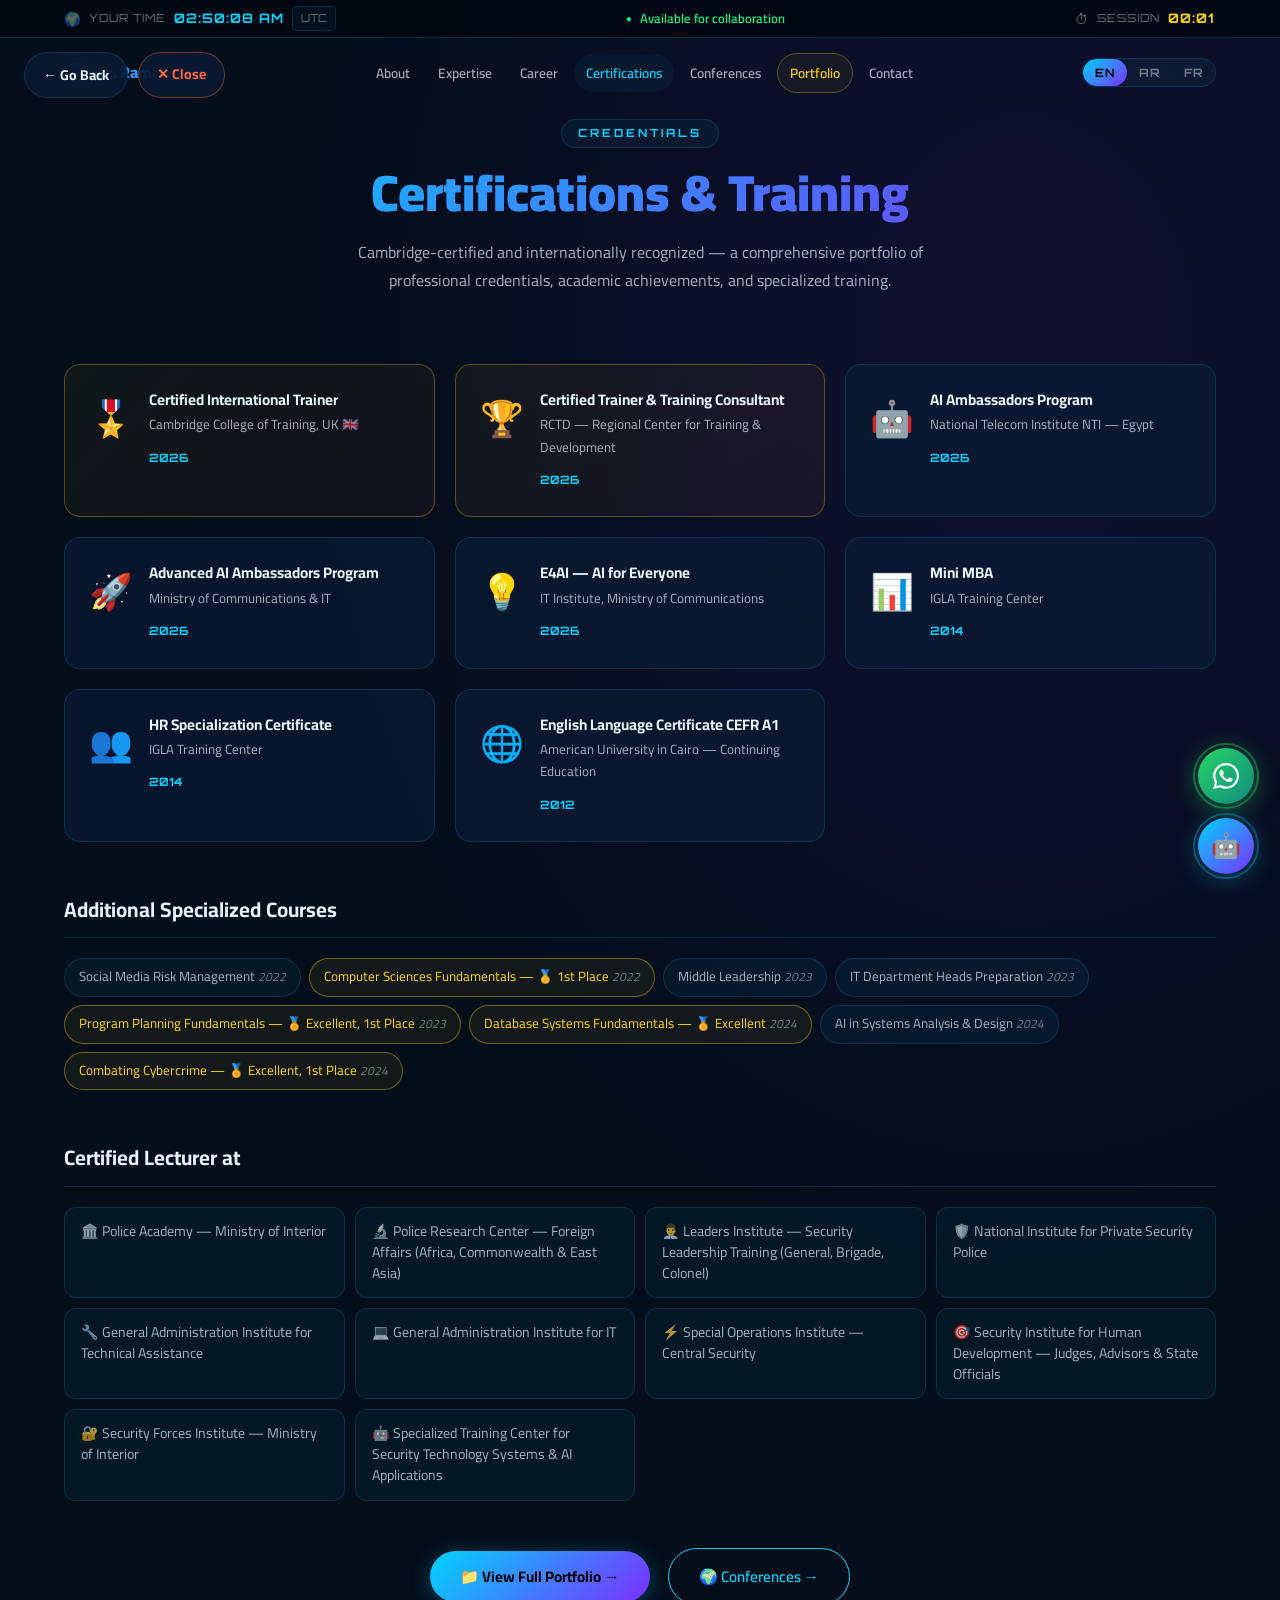
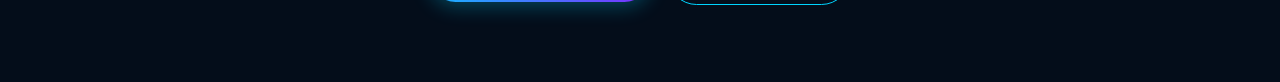
==== certifications.html @ 42dfdb22 "Add files via upload" ====
<!DOCTYPE html>
<html lang="en" dir="ltr">
<head>
  <meta charset="UTF-8"/>
  <meta name="viewport" content="width=device-width, initial-scale=1.0"/>
  <title>Certifications — Dr. Rami Yousry</title>
  <link rel="preconnect" href="https://fonts.googleapis.com"/>
  <link href="https://fonts.googleapis.com/css2?family=Cairo:wght@300;400;600;700;800&family=Orbitron:wght@400;700;900&display=swap" rel="stylesheet"/>
  <link rel="stylesheet" href="style.css"/>
</head>
<body class="ltr-mode certs-bg">
  <div id="particles-container"></div>

  <div class="top-bar"><div class="top-bar-inner">
    <div class="top-bar-left"><span class="top-bar-icon">🌍</span><span class="top-time-label" id="tb-your-time">Your Time</span><span class="top-clock" id="top-clock">--:--:--</span><span class="top-timezone" id="top-timezone"></span></div>
    <div class="top-bar-center"><span class="top-bar-icon pulse-green">●</span><span id="tb-available">Available for collaboration</span></div>
    <div class="top-bar-right"><span class="top-bar-icon">⏱</span><span class="top-session-label" id="tb-session">Session</span><span class="top-session" id="session-timer">00:00</span></div>
  </div></div>

  <nav class="navbar scrolled" id="navbar">
    <div class="nav-container">
      <a href="index.html" class="nav-logo"><span class="logo-icon">⬡</span><span class="logo-text">Dr. Rami Yousry</span></a>
      <ul class="nav-links" id="nav-links">
        <li><a href="index.html#about" id="nav-about">About</a></li>
        <li><a href="expertise.html" id="nav-expertise">Expertise</a></li>
        <li><a href="experience.html" id="nav-experience">Career</a></li>
        <li><a href="certifications.html" id="nav-certifications" class="active">Certifications</a></li>
        <li><a href="conferences.html" id="nav-conferences">Conferences</a></li>
        <li><a href="portfolio.html" id="nav-portfolio" class="nav-highlight">Portfolio</a></li>
        <li><a href="index.html#contact" id="nav-contact">Contact</a></li>
      </ul>
      <div class="nav-actions">
        <div class="lang-switcher"><button class="lang-btn" data-lang="en">EN</button><button class="lang-btn" data-lang="ar">AR</button><button class="lang-btn" data-lang="fr">FR</button></div>
        <button class="nav-toggle" id="nav-toggle"><span></span><span></span><span></span></button>
      </div>
    </div>
  </nav>

  <div class="back-nav">
    <button class="back-btn"><span>← Go Back</span></button>
    <a href="index.html" class="close-btn"><span>✕ Close</span></a>
  </div>

  <div class="subpage-content">
    <div class="subpage-hero fade-in">
      <span class="subpage-tag" id="sp-tag">Credentials</span>
      <h1 class="subpage-title" id="sp-title">Certifications & Training</h1>
      <p class="subpage-subtitle" id="sp-sub">Cambridge-certified and internationally recognized — a comprehensive portfolio of professional credentials, academic achievements, and specialized training.</p>
    </div>

    <!-- Main Certifications -->
    <div class="certs-detail-grid">
      <div class="cert-detail-card featured fade-in" data-delay="0">
        <div class="cert-logo-big">🎖️</div>
        <div class="cert-info">
          <h3 id="c1-title">Certified International Trainer</h3>
          <p id="c1-inst">Cambridge College of Training, UK 🇬🇧</p>
          <span class="cert-yr">2026</span>
        </div>
      </div>
      <div class="cert-detail-card featured fade-in" data-delay="100">
        <div class="cert-logo-big">🏆</div>
        <div class="cert-info">
          <h3 id="c2-title">Certified Trainer & Training Consultant</h3>
          <p>RCTD — Regional Center for Training & Development</p>
          <span class="cert-yr">2026</span>
        </div>
      </div>
      <div class="cert-detail-card fade-in" data-delay="200">
        <div class="cert-logo-big">🤖</div>
        <div class="cert-info">
          <h3 id="c3-title">AI Ambassadors Program</h3>
          <p id="c3-inst">National Telecom Institute NTI — Egypt</p>
          <span class="cert-yr">2026</span>
        </div>
      </div>
      <div class="cert-detail-card fade-in" data-delay="300">
        <div class="cert-logo-big">🚀</div>
        <div class="cert-info">
          <h3 id="c4-title">Advanced AI Ambassadors Program</h3>
          <p id="c4-inst">Ministry of Communications & IT</p>
          <span class="cert-yr">2026</span>
        </div>
      </div>
      <div class="cert-detail-card fade-in" data-delay="400">
        <div class="cert-logo-big">💡</div>
        <div class="cert-info">
          <h3 id="c5-title">E4AI — AI for Everyone</h3>
          <p id="c5-inst">IT Institute, Ministry of Communications</p>
          <span class="cert-yr">2026</span>
        </div>
      </div>
      <div class="cert-detail-card fade-in" data-delay="500">
        <div class="cert-logo-big">📊</div>
        <div class="cert-info">
          <h3 id="c6-title">Mini MBA</h3>
          <p id="c6-inst">IGLA Training Center</p>
          <span class="cert-yr">2014</span>
        </div>
      </div>
      <div class="cert-detail-card fade-in" data-delay="600">
        <div class="cert-logo-big">👥</div>
        <div class="cert-info">
          <h3>HR Specialization Certificate</h3>
          <p>IGLA Training Center</p>
          <span class="cert-yr">2014</span>
        </div>
      </div>
      <div class="cert-detail-card fade-in" data-delay="700">
        <div class="cert-logo-big">🌐</div>
        <div class="cert-info">
          <h3>English Language Certificate CEFR A1</h3>
          <p>American University in Cairo — Continuing Education</p>
          <span class="cert-yr">2012</span>
        </div>
      </div>
    </div>

    <!-- Specialized Courses -->
    <h3 class="edu-section-title fade-in" id="courses-title">Additional Specialized Courses</h3>
    <div class="courses-cloud fade-in">
      <span class="course-chip">Social Media Risk Management <em style="color:var(--text-muted);font-size:0.75rem;"> 2022</em></span>
      <span class="course-chip gold">Computer Sciences Fundamentals — 🥇 1st Place <em style="color:var(--text-muted);font-size:0.75rem;"> 2022</em></span>
      <span class="course-chip">Middle Leadership <em style="color:var(--text-muted);font-size:0.75rem;"> 2023</em></span>
      <span class="course-chip">IT Department Heads Preparation <em style="color:var(--text-muted);font-size:0.75rem;"> 2023</em></span>
      <span class="course-chip gold">Program Planning Fundamentals — 🏅 Excellent, 1st Place <em style="color:var(--text-muted);font-size:0.75rem;"> 2023</em></span>
      <span class="course-chip gold">Database Systems Fundamentals — 🏅 Excellent <em style="color:var(--text-muted);font-size:0.75rem;"> 2024</em></span>
      <span class="course-chip">AI in Systems Analysis & Design <em style="color:var(--text-muted);font-size:0.75rem;"> 2024</em></span>
      <span class="course-chip gold">Combating Cybercrime — 🏅 Excellent, 1st Place <em style="color:var(--text-muted);font-size:0.75rem;"> 2024</em></span>
    </div>

    <!-- Certified Lecturer -->
    <h3 class="edu-section-title fade-in" id="lecturer-title">Certified Lecturer at</h3>
    <div class="lecturers-grid fade-in">
      <div class="lecturer-chip">🏛️ Police Academy — Ministry of Interior</div>
      <div class="lecturer-chip">🔬 Police Research Center — Foreign Affairs (Africa, Commonwealth & East Asia)</div>
      <div class="lecturer-chip">👨‍💼 Leaders Institute — Security Leadership Training (General, Brigade, Colonel)</div>
      <div class="lecturer-chip">🛡️ National Institute for Private Security Police</div>
      <div class="lecturer-chip">🔧 General Administration Institute for Technical Assistance</div>
      <div class="lecturer-chip">💻 General Administration Institute for IT</div>
      <div class="lecturer-chip">⚡ Special Operations Institute — Central Security</div>
      <div class="lecturer-chip">🎯 Security Institute for Human Development — Judges, Advisors & State Officials</div>
      <div class="lecturer-chip">🔐 Security Forces Institute — Ministry of Interior</div>
      <div class="lecturer-chip">🤖 Specialized Training Center for Security Technology Systems & AI Applications</div>
    </div>

    <div class="section-cta fade-in" style="margin-top:50px;">
      <a href="portfolio.html" class="btn-primary">📁 View Full Portfolio →</a>
      <a href="conferences.html" class="btn-secondary" style="margin-left:14px;">🌍 Conferences →</a>
    </div>
  </div>

  <a href="https://wa.me/14489958107" target="_blank" class="whatsapp-float"><div class="wa-pulse"></div><svg viewBox="0 0 24 24" fill="currentColor"><path d="M17.472 14.382c-.297-.149-1.758-.867-2.03-.967-.273-.099-.471-.148-.67.15-.197.297-.767.966-.94 1.164-.173.199-.347.223-.644.075-.297-.15-1.255-.463-2.39-1.475-.883-.788-1.48-1.761-1.653-2.059-.173-.297-.018-.458.13-.606.134-.133.298-.347.446-.52.149-.174.198-.298.298-.497.099-.198.05-.371-.025-.52-.075-.149-.669-1.612-.916-2.207-.242-.579-.487-.5-.669-.51-.173-.008-.371-.01-.57-.01-.198 0-.52.074-.792.372-.272.297-1.04 1.016-1.04 2.479 0 1.462 1.065 2.875 1.213 3.074.149.198 2.096 3.2 5.077 4.487.709.306 1.262.489 1.694.625.712.227 1.36.195 1.871.118.571-.085 1.758-.719 2.006-1.413.248-.694.248-1.289.173-1.413-.074-.124-.272-.198-.57-.347m-5.421 7.403h-.004a9.87 9.87 0 01-5.031-1.378l-.361-.214-3.741.982.998-3.648-.235-.374a9.86 9.86 0 01-1.51-5.26c.001-5.45 4.436-9.884 9.888-9.884 2.64 0 5.122 1.03 6.988 2.898a9.825 9.825 0 012.893 6.994c-.003 5.45-4.437 9.884-9.885 9.884m8.413-18.297A11.815 11.815 0 0012.05 0C5.495 0 .16 5.335.157 11.892c0 2.096.547 4.142 1.588 5.945L.057 24l6.305-1.654a11.882 11.882 0 005.683 1.448h.005c6.554 0 11.89-5.335 11.893-11.893a11.821 11.821 0 00-3.48-8.413z"/></svg><span class="wa-tooltip">Chat Now</span></a>
  <div class="ai-chat-btn" id="ai-chat-btn"><div class="ai-pulse"></div><span class="ai-icon">🤖</span><span class="ai-tooltip" id="ai-tooltip">AI Assistant</span></div>
  <div class="ai-chat-modal" id="ai-chat-modal"><div class="chat-header"><div class="chat-avatar">🤖</div><div class="chat-info"><h4 id="ai-title">AI Assistant</h4><span class="chat-status" id="ai-status">Online</span></div><button class="chat-close" id="chat-close">✕</button></div><div class="chat-messages"><div class="chat-msg bot"><div class="msg-bubble" id="ai-welcome">Hello! 👋</div></div><div class="chat-msg bot"><div class="msg-bubble coming-soon" id="ai-coming">🚧 Coming soon!</div></div><div class="chat-msg bot"><div class="quick-actions"><a href="index.html#contact" class="quick-btn" id="ai-register-btn">📝 Register</a><a href="https://wa.me/14489958107" target="_blank" class="quick-btn" id="ai-wa-btn">💬 WhatsApp</a></div></div></div><div class="chat-input-area"><input type="text" id="chat-input" placeholder="Write..." disabled/><button class="chat-send" disabled><svg viewBox="0 0 24 24" fill="none" stroke="currentColor" stroke-width="2" width="16" height="16"><line x1="22" y1="2" x2="11" y2="13"/><polygon points="22 2 15 22 11 13 2 9 22 2"/></svg></button></div></div>

  <script src="i18n.js"></script>
  <script src="script.js"></script>
  <script>
    function applyPageLang(lang, t) {
      const map = {
        'sp-tag':'tag_credentials','sp-title':'h_certifications',
        'c1-title':'cert1_title','c1-inst':'cert1_inst','c2-title':'cert2_title',
        'c3-title':'cert3_title','c3-inst':'cert3_inst','c4-title':'cert4_title','c4-inst':'cert4_inst',
        'c5-title':'cert5_title','c5-inst':'cert5_inst','c6-title':'cert6_title','c6-inst':'cert6_inst',
        'courses-title':'courses_title','lecturer-title':'certified_at',
      };
      Object.entries(map).forEach(([id,key])=>{ const el=document.getElementById(id); if(el&&t[key]) el.textContent=t[key]; });
      document.title=`${t.nav_certifications} — Dr. Rami Yousry`;
    }
    document.addEventListener('DOMContentLoaded', initSubPage);
  </script>
</body>
</html>
---- style.css ----
/* ================================================================
   DR. RAMI YOUSRY — COMPLETE STYLESHEET v2
   ================================================================ */
@import url('https://fonts.googleapis.com/css2?family=Cairo:wght@300;400;600;700;800;900&family=Orbitron:wght@400;700;900&family=Rajdhani:wght@500;600;700&display=swap');

:root {
  --primary: #00d4ff;
  --primary-glow: rgba(0,212,255,0.3);
  --secondary: #7b2fff;
  --secondary-glow: rgba(123,47,255,0.3);
  --accent: #ff6b35;
  --gold: #ffd700;
  --gold-glow: rgba(255,215,0,0.3);
  --success: #00ff88;
  --bg-dark: #040d1a;
  --bg-card: rgba(10,25,50,0.85);
  --bg-card-hover: rgba(15,35,65,0.95);
  --bg-glass: rgba(0,212,255,0.05);
  --bg-glass-hover: rgba(0,212,255,0.1);
  --border: rgba(0,212,255,0.15);
  --border-hover: rgba(0,212,255,0.4);
  --border-glow: rgba(0,212,255,0.6);
  --text-primary: #e8f4fd;
  --text-secondary: rgba(232,244,253,0.7);
  --text-muted: rgba(232,244,253,0.45);
  --gradient-primary: linear-gradient(135deg, #00d4ff, #7b2fff);
  --gradient-card: linear-gradient(135deg, rgba(0,212,255,0.08), rgba(123,47,255,0.08));
  --top-bar-height: 38px;
  --nav-height: 70px;
  --font-main: 'Cairo', 'Rajdhani', sans-serif;
  --font-tech: 'Orbitron', monospace;
  --transition: all 0.3s cubic-bezier(0.4,0,0.2,1);
}

*, *::before, *::after { box-sizing: border-box; margin: 0; padding: 0; }
html { scroll-behavior: smooth; }

body {
  font-family: var(--font-main);
  background: var(--bg-dark);
  color: var(--text-primary);
  line-height: 1.7;
  overflow-x: hidden;
}

body.ltr-mode { direction: ltr; text-align: left; }
body.rtl-mode { direction: rtl; text-align: right; }

a { color: var(--primary); text-decoration: none; transition: var(--transition); }
ul { list-style: none; }
img { max-width: 100%; display: block; }

::-webkit-scrollbar { width: 5px; }
::-webkit-scrollbar-track { background: var(--bg-dark); }
::-webkit-scrollbar-thumb { background: var(--gradient-primary); border-radius: 3px; }

/* ===== TOP INFO BAR ===== */
.top-bar {
  position: fixed;
  top: 0; left: 0; right: 0;
  height: var(--top-bar-height);
  background: rgba(2,8,18,0.97);
  border-bottom: 1px solid rgba(0,212,255,0.2);
  z-index: 1100;
  backdrop-filter: blur(20px);
}

.top-bar-inner {
  max-width: 1200px;
  margin: 0 auto;
  padding: 0 24px;
  height: 100%;
  display: flex;
  align-items: center;
  justify-content: space-between;
  gap: 20px;
}

.top-bar-left, .top-bar-right, .top-bar-center {
  display: flex;
  align-items: center;
  gap: 8px;
  font-size: 0.78rem;
  color: var(--text-muted);
  font-family: var(--font-tech);
}

.top-bar-center {
  color: var(--success);
  font-family: var(--font-main);
  font-size: 0.8rem;
  font-weight: 600;
}

.top-bar-icon { font-size: 0.85rem; }

.top-time-label, .top-session-label {
  color: var(--text-muted);
  font-size: 0.7rem;
  text-transform: uppercase;
  letter-spacing: 1px;
}

.top-clock {
  color: var(--primary);
  font-weight: 700;
  font-size: 0.82rem;
  letter-spacing: 1px;
}

.top-timezone {
  color: var(--text-muted);
  font-size: 0.68rem;
  background: var(--bg-glass);
  padding: 2px 8px;
  border-radius: 4px;
  border: 1px solid var(--border);
}

.top-session {
  color: var(--gold);
  font-weight: 700;
  font-size: 0.82rem;
  letter-spacing: 1px;
  min-width: 48px;
}

.pulse-green {
  animation: pulse-dot 1.5s ease-in-out infinite;
  font-size: 0.6rem !important;
  line-height: 1;
}

@keyframes pulse-dot {
  0%,100% { opacity: 1; }
  50% { opacity: 0.3; }
}

/* ===== PARTICLES ===== */
#particles-container {
  position: fixed;
  inset: 0;
  pointer-events: none;
  z-index: 0;
  overflow: hidden;
}

.particle {
  position: absolute;
  border-radius: 50%;
  animation: float-particle linear infinite;
  opacity: 0;
}

@keyframes float-particle {
  0% { transform: translateY(100vh) rotate(0deg); opacity: 0; }
  10% { opacity: 0.8; }
  90% { opacity: 0.4; }
  100% { transform: translateY(-100px) rotate(720deg); opacity: 0; }
}

/* ===== CONTAINER ===== */
.container {
  max-width: 1200px;
  margin: 0 auto;
  padding: 0 24px;
}

/* ===== NAVBAR ===== */
.navbar {
  position: fixed;
  top: var(--top-bar-height);
  left: 0; right: 0;
  z-index: 1000;
  padding: 12px 0;
  transition: var(--transition);
}

.navbar.scrolled {
  background: rgba(4,13,26,0.97);
  backdrop-filter: blur(20px);
  border-bottom: 1px solid var(--border);
  box-shadow: 0 4px 30px rgba(0,212,255,0.08);
}

.nav-container {
  max-width: 1200px;
  margin: 0 auto;
  padding: 0 24px;
  display: flex;
  align-items: center;
  justify-content: space-between;
  gap: 16px;
}

.nav-logo {
  display: flex;
  align-items: center;
  gap: 10px;
  cursor: pointer;
  flex-shrink: 0;
}

.logo-icon {
  font-size: 26px;
  color: var(--primary);
  filter: drop-shadow(0 0 8px var(--primary));
  animation: spin-hex 10s linear infinite;
}

@keyframes spin-hex {
  from { transform: rotate(0deg); }
  to { transform: rotate(360deg); }
}

.logo-text {
  font-size: 1rem;
  font-weight: 800;
  background: var(--gradient-primary);
  -webkit-background-clip: text;
  -webkit-text-fill-color: transparent;
  background-clip: text;
  white-space: nowrap;
}

.nav-links {
  display: flex;
  align-items: center;
  gap: 4px;
  flex-wrap: nowrap;
}

.nav-links a {
  color: var(--text-secondary);
  font-size: 0.85rem;
  font-weight: 600;
  padding: 6px 12px;
  border-radius: 20px;
  transition: var(--transition);
  white-space: nowrap;
}

.nav-links a:hover, .nav-links a.active {
  color: var(--primary);
  background: var(--bg-glass);
}

.nav-links a.nav-highlight {
  color: var(--gold);
  border: 1px solid rgba(255,215,0,0.3);
  background: rgba(255,215,0,0.05);
}

.nav-links a.nav-highlight:hover {
  background: rgba(255,215,0,0.1);
  border-color: var(--gold);
}

/* 3-Language Switcher */
.lang-switcher {
  display: flex;
  background: var(--bg-glass);
  border: 1px solid var(--border);
  border-radius: 20px;
  overflow: hidden;
  gap: 0;
}

.lang-btn {
  background: none;
  border: none;
  color: var(--text-muted);
  font-family: var(--font-tech);
  font-size: 0.72rem;
  font-weight: 700;
  padding: 6px 12px;
  cursor: pointer;
  transition: var(--transition);
  letter-spacing: 0.5px;
}

.lang-btn:hover { color: var(--primary); }

.lang-btn.active {
  background: var(--gradient-primary);
  color: #000;
  border-radius: 20px;
}

.nav-actions {
  display: flex;
  align-items: center;
  gap: 12px;
  flex-shrink: 0;
}

.nav-toggle {
  display: none;
  flex-direction: column;
  gap: 5px;
  background: none;
  border: none;
  cursor: pointer;
  padding: 6px;
}

.nav-toggle span {
  display: block;
  width: 22px;
  height: 2px;
  background: var(--text-primary);
  border-radius: 2px;
  transition: var(--transition);
}

/* ===== HERO ===== */
.hero {
  min-height: 100vh;
  display: flex;
  align-items: center;
  justify-content: center;
  position: relative;
  padding: calc(var(--top-bar-height) + var(--nav-height) + 40px) 24px 80px;
  text-align: center;
  background: radial-gradient(ellipse at top, #0a1628 0%, #040d1a 60%);
  overflow: hidden;
}

.hero-grid-overlay {
  position: absolute;
  inset: 0;
  background-image: linear-gradient(rgba(0,212,255,0.04) 1px, transparent 1px), linear-gradient(90deg, rgba(0,212,255,0.04) 1px, transparent 1px);
  background-size: 60px 60px;
  animation: grid-move 20s linear infinite;
}

@keyframes grid-move {
  0% { transform: translateY(0); }
  100% { transform: translateY(60px); }
}

.hero-content {
  position: relative;
  z-index: 2;
  max-width: 880px;
  margin: 0 auto;
  display: flex;
  flex-direction: column;
  align-items: center;
  gap: 18px;
}

.hero-badge {
  display: inline-flex;
  align-items: center;
  gap: 8px;
  background: rgba(0,255,136,0.08);
  border: 1px solid rgba(0,255,136,0.3);
  color: var(--success);
  padding: 6px 18px;
  border-radius: 20px;
  font-size: 0.82rem;
  font-weight: 600;
}

.badge-dot {
  width: 8px; height: 8px;
  background: var(--success);
  border-radius: 50%;
  animation: pulse-dot 2s infinite;
}

.hero-photo-wrapper {
  position: relative;
  width: 190px; height: 190px;
  margin: 8px auto;
}

.hero-photo-ring {
  position: absolute;
  inset: -8px;
  border-radius: 50%;
  border: 2px solid transparent;
  background: var(--gradient-primary);
  -webkit-mask: linear-gradient(#fff 0 0) padding-box, linear-gradient(#fff 0 0);
  -webkit-mask-composite: xor;
  mask-composite: exclude;
  animation: ring-spin 6s linear infinite;
}

.hero-photo-ring.ring-2 {
  inset: -16px;
  border: 1px solid rgba(123,47,255,0.35);
  animation-duration: 10s;
  animation-direction: reverse;
}

@keyframes ring-spin {
  from { transform: rotate(0deg); }
  to { transform: rotate(360deg); }
}

.hero-photo {
  width: 190px; height: 190px;
  border-radius: 50%;
  object-fit: cover;
  object-position: center top;
  border: 3px solid var(--primary);
  box-shadow: 0 0 40px var(--primary-glow), 0 0 80px rgba(0,212,255,0.1);
  position: relative;
  z-index: 1;
}

.hero-photo-badge {
  position: absolute;
  bottom: 8px; right: 8px;
  background: var(--gradient-primary);
  color: #000;
  font-family: var(--font-tech);
  font-weight: 900;
  font-size: 0.65rem;
  padding: 3px 10px;
  border-radius: 20px;
  z-index: 2;
  letter-spacing: 1px;
}

.hero-name {
  font-size: clamp(1.4rem, 3vw, 2.2rem);
  font-weight: 800;
  background: var(--gradient-primary);
  -webkit-background-clip: text;
  -webkit-text-fill-color: transparent;
  background-clip: text;
  line-height: 1.3;
}

.hero-title {
  font-size: clamp(0.95rem, 2vw, 1.2rem);
  color: var(--text-secondary);
  font-weight: 500;
}

.hero-subtitle { color: var(--text-muted); font-size: 0.9rem; }

.hero-stats {
  display: flex;
  align-items: center;
  background: var(--bg-card);
  border: 1px solid var(--border);
  border-radius: 14px;
  padding: 18px 26px;
  backdrop-filter: blur(20px);
  flex-wrap: wrap;
  justify-content: center;
  gap: 0;
}

.stat-item { text-align: center; padding: 0 20px; display: flex; flex-direction: column; align-items: center; }
.stat-num { font-family: var(--font-tech); font-size: 1.8rem; font-weight: 700; color: var(--primary); text-shadow: 0 0 20px var(--primary-glow); line-height: 1; }
.stat-label { font-size: 0.76rem; color: var(--text-muted); margin-top: 4px; }
.stat-divider { width: 1px; height: 36px; background: var(--border); }

.hero-cta { display: flex; gap: 14px; flex-wrap: wrap; justify-content: center; }

.btn-primary {
  background: var(--gradient-primary);
  color: #000;
  font-weight: 700;
  font-family: var(--font-main);
  font-size: 0.95rem;
  padding: 13px 30px;
  border-radius: 50px;
  border: none;
  cursor: pointer;
  transition: var(--transition);
  box-shadow: 0 4px 20px var(--primary-glow);
  display: inline-flex;
  align-items: center;
  gap: 6px;
}

.btn-primary:hover { transform: translateY(-2px); box-shadow: 0 8px 30px var(--primary-glow); color: #000; }

.btn-secondary {
  background: transparent;
  color: var(--primary);
  font-weight: 600;
  font-family: var(--font-main);
  font-size: 0.95rem;
  padding: 13px 30px;
  border-radius: 50px;
  border: 1.5px solid var(--primary);
  transition: var(--transition);
}

.btn-secondary:hover { background: var(--bg-glass-hover); transform: translateY(-2px); color: var(--primary); }

.hero-socials { display: flex; gap: 14px; justify-content: center; }

.social-link {
  width: 42px; height: 42px;
  border-radius: 50%;
  background: var(--bg-glass);
  border: 1px solid var(--border);
  display: flex; align-items: center; justify-content: center;
  color: var(--text-secondary);
  transition: var(--transition);
}
.social-link svg { width: 17px; height: 17px; }
.social-link:hover { border-color: var(--primary); color: var(--primary); background: var(--bg-glass-hover); transform: translateY(-3px); box-shadow: 0 8px 20px var(--primary-glow); }

.hero-scroll-indicator {
  position: absolute;
  bottom: 24px; left: 50%;
  transform: translateX(-50%);
  display: flex; flex-direction: column; align-items: center; gap: 6px;
  color: var(--text-muted); font-size: 0.75rem;
  animation: bounce-down 2s ease-in-out infinite;
}

.scroll-dot {
  width: 5px; height: 28px;
  border: 1.5px solid var(--text-muted);
  border-radius: 3px;
  position: relative;
}
.scroll-dot::after {
  content: '';
  position: absolute;
  top: 4px; left: 50%;
  transform: translateX(-50%);
  width: 3px; height: 7px;
  background: var(--primary);
  border-radius: 2px;
  animation: scroll-move 2s ease-in-out infinite;
}
@keyframes scroll-move { 0% { top: 4px; opacity: 1; } 100% { top: 16px; opacity: 0; } }
@keyframes bounce-down { 0%,100% { transform: translateX(-50%) translateY(0); } 50% { transform: translateX(-50%) translateY(5px); } }

/* ===== SECTION ===== */
.section { padding: 90px 0; position: relative; z-index: 1; }
.section:nth-child(even) { background: rgba(10,22,44,0.4); }

.section-header { text-align: center; margin-bottom: 56px; }
.section-tag {
  display: inline-block;
  font-family: var(--font-tech);
  font-size: 0.72rem;
  font-weight: 700;
  color: var(--primary);
  letter-spacing: 3px;
  text-transform: uppercase;
  margin-bottom: 12px;
  padding: 4px 16px;
  border: 1px solid var(--border);
  border-radius: 20px;
  background: var(--bg-glass);
}

.section-header h2 { font-size: clamp(1.7rem, 4vw, 2.6rem); font-weight: 800; color: var(--text-primary); margin-bottom: 14px; line-height: 1.3; }
.section-line { width: 55px; height: 3px; background: var(--gradient-primary); border-radius: 2px; margin: 0 auto; position: relative; }
.section-line::after { content: ''; position: absolute; top: 50%; left: 50%; transform: translate(-50%,-50%); width: 9px; height: 9px; background: var(--primary); border-radius: 50%; box-shadow: 0 0 10px var(--primary); }

.section-cta { text-align: center; margin-top: 40px; }

/* ===== ABOUT ===== */
.about-grid {
  display: grid;
  grid-template-columns: 1fr 380px;
  gap: 60px;
  align-items: center;
}

.about-lead { font-size: 1.1rem; font-weight: 600; color: var(--text-primary); line-height: 1.8; margin-bottom: 14px; }
.about-body { color: var(--text-secondary); font-size: 0.97rem; line-height: 1.9; margin-bottom: 28px; }
.about-contact-grid { display: flex; flex-direction: column; gap: 8px; }
.contact-chip {
  display: flex; align-items: center; gap: 10px;
  padding: 9px 14px;
  background: var(--bg-glass); border: 1px solid var(--border); border-radius: 10px;
  transition: var(--transition); font-size: 0.88rem;
}
.contact-chip:hover { border-color: var(--primary); background: var(--bg-glass-hover); }
.chip-icon { font-size: 1rem; }
.contact-chip a { color: var(--text-secondary); word-break: break-all; }
.contact-chip a:hover { color: var(--primary); }

.about-visual { position: relative; }
.about-card-3d { position: relative; width: 100%; padding-bottom: 115%; }
.card-inner { position: absolute; inset: 0; }
.card-front { width: 100%; height: 100%; border-radius: 20px; overflow: hidden; border: 1px solid var(--border); position: relative; }
.about-photo { width: 100%; height: 100%; object-fit: cover; object-position: center top; transition: transform 0.6s ease; }
.about-photo:hover { transform: scale(1.03); }
.card-glow { position: absolute; inset: 0; background: linear-gradient(to top, rgba(0,212,255,0.18) 0%, transparent 50%); pointer-events: none; }

.floating-tag {
  position: absolute;
  background: var(--bg-card);
  border: 1px solid var(--border);
  border-radius: 10px;
  padding: 7px 12px;
  display: flex; align-items: center; gap: 6px;
  font-size: 0.8rem; font-weight: 600;
  backdrop-filter: blur(10px);
  z-index: 10; white-space: nowrap;
  box-shadow: 0 4px 20px rgba(0,0,0,0.3);
}

.tag-1 { top: 15%; right: -18px; color: var(--primary); animation: float-tag 3s ease-in-out infinite; }
.tag-2 { bottom: 30%; left: -20px; color: var(--secondary); animation: float-tag 3s ease-in-out infinite 1s; }
.tag-3 { bottom: 10%; right: -14px; color: var(--gold); animation: float-tag 3s ease-in-out infinite 2s; }

body.rtl-mode .tag-1 { right: auto; left: -18px; }
body.rtl-mode .tag-2 { left: auto; right: -20px; }
body.rtl-mode .tag-3 { right: auto; left: -14px; }

@keyframes float-tag { 0%,100% { transform: translateY(0); } 50% { transform: translateY(-8px); } }

/* ===== EXPERTISE GRID ===== */
.expertise-grid { display: grid; grid-template-columns: repeat(auto-fit, minmax(320px, 1fr)); gap: 20px; }

.expertise-card {
  background: var(--bg-card);
  border: 1px solid var(--border);
  border-radius: 18px;
  padding: 28px;
  transition: var(--transition);
  position: relative;
  overflow: hidden;
  cursor: pointer;
  display: block;
  color: inherit;
}

.expertise-card::before {
  content: '';
  position: absolute;
  top: 0; left: 0; right: 0;
  height: 2px;
  background: var(--gradient-primary);
  transform: scaleX(0);
  transition: transform 0.4s ease;
}

.expertise-card:hover {
  border-color: var(--border-hover);
  transform: translateY(-6px);
  box-shadow: 0 20px 50px rgba(0,212,255,0.1);
  background: var(--bg-card-hover);
  color: inherit;
}

.expertise-card:hover::before { transform: scaleX(1); }

.expertise-icon-wrap {
  width: 60px; height: 60px;
  border-radius: 14px;
  background: var(--gradient-card);
  border: 1px solid var(--border);
  display: flex; align-items: center; justify-content: center;
  margin-bottom: 18px;
  transition: var(--transition);
}

.expertise-card:hover .expertise-icon-wrap { border-color: var(--primary); box-shadow: 0 0 20px var(--primary-glow); }
.expertise-icon { font-size: 1.7rem; }
.expertise-card h3 { font-size: 1rem; font-weight: 700; color: var(--text-primary); margin-bottom: 10px; line-height: 1.4; }
.expertise-card p { color: var(--text-secondary); font-size: 0.88rem; line-height: 1.7; margin-bottom: 16px; }

.card-explore {
  color: var(--primary);
  font-size: 0.82rem;
  font-weight: 700;
  opacity: 0;
  transform: translateX(-5px);
  transition: var(--transition);
  display: inline-block;
}

.expertise-card:hover .card-explore { opacity: 1; transform: translateX(0); }
body.rtl-mode .card-explore { transform: translateX(5px); }
body.rtl-mode .expertise-card:hover .card-explore { transform: translateX(0); }

/* ===== PORTFOLIO PREVIEW ===== */
.portfolio-preview-grid { display: grid; grid-template-columns: repeat(auto-fit, minmax(240px, 1fr)); gap: 20px; margin-bottom: 30px; }

.port-preview-card {
  background: var(--bg-card);
  border: 1px solid var(--border);
  border-radius: 18px;
  padding: 30px 24px;
  text-align: center;
  transition: var(--transition);
  display: block;
  color: inherit;
  position: relative;
  overflow: hidden;
}

.port-preview-card:hover {
  border-color: var(--border-hover);
  transform: translateY(-6px);
  box-shadow: 0 20px 50px rgba(0,212,255,0.12);
  color: inherit;
}

.port-preview-icon {
  font-size: 2.8rem;
  margin-bottom: 16px;
  position: relative;
  z-index: 1;
}

.port-preview-glow {
  position: absolute;
  top: 20px; left: 50%; transform: translateX(-50%);
  width: 60px; height: 60px;
  background: var(--primary-glow);
  border-radius: 50%;
  filter: blur(20px);
  opacity: 0;
  transition: opacity 0.4s;
}

.port-preview-card:hover .port-preview-glow { opacity: 1; }

.port-preview-card h3 { font-size: 1rem; font-weight: 700; color: var(--text-primary); margin-bottom: 8px; position: relative; z-index: 1; }
.port-preview-card p { font-size: 0.85rem; color: var(--text-secondary); line-height: 1.6; margin-bottom: 18px; position: relative; z-index: 1; }

.port-preview-btn {
  display: inline-block;
  background: var(--gradient-primary);
  color: #000;
  font-size: 0.8rem;
  font-weight: 700;
  padding: 7px 18px;
  border-radius: 20px;
  transition: var(--transition);
  position: relative; z-index: 1;
}

.port-preview-card:hover .port-preview-btn { box-shadow: 0 4px 15px var(--primary-glow); }

.port-note {
  display: flex;
  align-items: center;
  gap: 12px;
  padding: 14px 20px;
  background: rgba(255,107,53,0.06);
  border: 1px solid rgba(255,107,53,0.2);
  border-radius: 12px;
  font-size: 0.88rem;
  color: var(--text-muted);
  flex-wrap: wrap;
}

.port-contact-link {
  color: var(--primary);
  font-weight: 600;
  margin-left: auto;
}

body.rtl-mode .port-contact-link { margin-left: 0; margin-right: auto; }

/* ===== CONTACT ===== */
.contact-grid { display: grid; grid-template-columns: 1fr 1.2fr; gap: 50px; align-items: start; }

.contact-info h3 { font-size: 1.3rem; font-weight: 700; color: var(--text-primary); margin-bottom: 22px; }
.info-items { display: flex; flex-direction: column; gap: 14px; margin-bottom: 24px; }
.info-item { display: flex; align-items: flex-start; gap: 14px; }

.info-icon {
  font-size: 1.2rem;
  width: 38px; height: 38px;
  background: var(--bg-glass);
  border: 1px solid var(--border);
  border-radius: 10px;
  display: flex; align-items: center; justify-content: center;
  flex-shrink: 0;
}

.info-item div { display: flex; flex-direction: column; gap: 2px; }
.info-item strong { font-size: 0.78rem; color: var(--text-muted); font-weight: 600; }
.info-item a, .info-item span { font-size: 0.9rem; color: var(--text-secondary); }
.info-item a:hover { color: var(--primary); }

.whatsapp-contact-btn {
  display: inline-flex; align-items: center; gap: 10px;
  background: linear-gradient(135deg, #25d366, #128c7e);
  color: #fff;
  padding: 13px 26px;
  border-radius: 50px;
  font-weight: 700;
  font-size: 0.9rem;
  transition: var(--transition);
  box-shadow: 0 4px 20px rgba(37,211,102,0.3);
}
.whatsapp-contact-btn:hover { transform: translateY(-2px); box-shadow: 0 8px 30px rgba(37,211,102,0.5); color: #fff; }

.contact-form-wrapper {
  background: var(--bg-card);
  border: 1px solid var(--border);
  border-radius: 22px;
  padding: 32px;
  backdrop-filter: blur(20px);
}

.form-header { margin-bottom: 24px; }
.form-header h3 { font-size: 1.2rem; font-weight: 700; color: var(--text-primary); margin-bottom: 5px; }
.form-header p { font-size: 0.85rem; color: var(--text-muted); }
.form-group { margin-bottom: 18px; }
.form-group label { display: block; font-size: 0.85rem; font-weight: 600; color: var(--text-secondary); margin-bottom: 7px; }

.input-wrapper { position: relative; display: flex; align-items: center; }
.input-icon { position: absolute; right: 13px; font-size: 0.95rem; pointer-events: none; z-index: 1; }
body.ltr-mode .input-icon { right: auto; left: 13px; }

.input-wrapper input,
.input-wrapper select,
.input-wrapper textarea {
  width: 100%;
  background: rgba(0,212,255,0.03);
  border: 1px solid var(--border);
  border-radius: 11px;
  padding: 12px 42px 12px 14px;
  color: var(--text-primary);
  font-family: var(--font-main);
  font-size: 0.92rem;
  transition: var(--transition);
  outline: none;
}

body.ltr-mode .input-wrapper input,
body.ltr-mode .input-wrapper select,
body.ltr-mode .input-wrapper textarea {
  padding: 12px 14px 12px 42px;
}

.input-wrapper input:focus, .input-wrapper select:focus, .input-wrapper textarea:focus {
  border-color: var(--primary);
  background: var(--bg-glass-hover);
  box-shadow: 0 0 0 3px var(--primary-glow);
}

.input-wrapper input::placeholder, .input-wrapper textarea::placeholder { color: var(--text-muted); }
.input-wrapper select option { background: #0a1628; color: var(--text-primary); }
.textarea-wrapper { align-items: flex-start; }
.textarea-wrapper .input-icon { top: 13px; }
.textarea-wrapper textarea { resize: vertical; min-height: 100px; }

.btn-submit {
  width: 100%;
  background: var(--gradient-primary);
  color: #000;
  font-family: var(--font-main);
  font-size: 1rem;
  font-weight: 700;
  padding: 14px;
  border-radius: 11px;
  border: none;
  cursor: pointer;
  transition: var(--transition);
  display: flex; align-items: center; justify-content: center; gap: 8px;
  box-shadow: 0 4px 20px var(--primary-glow);
}
.btn-submit:hover { transform: translateY(-2px); box-shadow: 0 8px 30px var(--primary-glow); }

.form-success {
  margin-top: 14px;
  padding: 12px 18px;
  background: rgba(0,255,136,0.08);
  border: 1px solid rgba(0,255,136,0.3);
  border-radius: 11px;
  color: var(--success);
  font-size: 0.9rem;
  font-weight: 600;
  display: flex; align-items: center; gap: 10px;
}

/* ===== FOOTER ===== */
.footer { background: #020810; border-top: 1px solid var(--border); padding: 55px 0 28px; }

.footer-grid { display: grid; grid-template-columns: 1.5fr 1fr 1.2fr; gap: 40px; margin-bottom: 36px; }

.footer-brand { display: flex; flex-direction: column; gap: 10px; }
.footer-brand .logo-icon { font-size: 2rem; }
.footer-brand h3 { font-size: 1.1rem; font-weight: 700; background: var(--gradient-primary); -webkit-background-clip: text; -webkit-text-fill-color: transparent; background-clip: text; }
.footer-brand p { font-size: 0.85rem; color: var(--text-muted); line-height: 1.6; }

.footer-links h4, .footer-contact h4 { font-size: 0.85rem; font-weight: 700; color: var(--text-primary); margin-bottom: 14px; text-transform: uppercase; letter-spacing: 1px; }
.footer-links ul { display: flex; flex-direction: column; gap: 8px; }
.footer-links a { font-size: 0.85rem; color: var(--text-muted); transition: var(--transition); }
.footer-links a:hover { color: var(--primary); }
.footer-contact p { font-size: 0.83rem; color: var(--text-muted); margin-bottom: 7px; }
.footer-contact a { color: var(--text-muted); }
.footer-contact a:hover { color: var(--primary); }

.footer-bottom { border-top: 1px solid var(--border); padding-top: 22px; display: flex; justify-content: space-between; align-items: center; flex-wrap: wrap; gap: 8px; }
.footer-bottom p { font-size: 0.8rem; color: var(--text-muted); }
.footer-built { color: var(--primary) !important; }

/* ===== WHATSAPP FLOAT ===== */
.whatsapp-float {
  position: fixed;
  bottom: 96px; right: 26px;
  width: 56px; height: 56px;
  background: linear-gradient(135deg, #25d366, #128c7e);
  border-radius: 50%;
  display: flex; align-items: center; justify-content: center;
  z-index: 999;
  box-shadow: 0 4px 25px rgba(37,211,102,0.5);
  transition: var(--transition);
  color: #fff;
}
.whatsapp-float svg { width: 26px; height: 26px; }
.wa-pulse { position: absolute; inset: -5px; border-radius: 50%; border: 2px solid rgba(37,211,102,0.4); animation: wa-pulse 2s ease-out infinite; }
@keyframes wa-pulse { 0% { transform: scale(1); opacity: 1; } 100% { transform: scale(1.5); opacity: 0; } }
.whatsapp-float:hover { transform: scale(1.1) rotate(8deg); box-shadow: 0 8px 40px rgba(37,211,102,0.7); }

.wa-tooltip {
  position: absolute; right: 66px;
  background: #25d366; color: #fff;
  padding: 5px 12px; border-radius: 8px;
  font-size: 0.78rem; font-weight: 600;
  white-space: nowrap; opacity: 0; pointer-events: none;
  transition: var(--transition);
}
body.rtl-mode .wa-tooltip { right: auto; left: 66px; }
.whatsapp-float:hover .wa-tooltip { opacity: 1; }

/* ===== AI CHAT ===== */
.ai-chat-btn {
  position: fixed;
  bottom: 26px; right: 26px;
  width: 56px; height: 56px;
  background: var(--gradient-primary);
  border-radius: 50%;
  display: flex; align-items: center; justify-content: center;
  z-index: 999; cursor: pointer;
  box-shadow: 0 4px 25px var(--primary-glow);
  transition: var(--transition);
  font-size: 1.5rem;
}
.ai-pulse { position: absolute; inset: -5px; border-radius: 50%; border: 2px solid var(--primary-glow); animation: wa-pulse 2s ease-out infinite 0.5s; }
.ai-chat-btn:hover { transform: scale(1.1); box-shadow: 0 8px 40px var(--primary-glow); }

.ai-tooltip {
  position: absolute; right: 66px;
  background: var(--bg-card);
  border: 1px solid var(--border);
  color: var(--text-primary);
  padding: 5px 12px; border-radius: 8px;
  font-size: 0.78rem; font-weight: 600;
  white-space: nowrap; opacity: 0; pointer-events: none;
  transition: var(--transition);
}
body.rtl-mode .ai-tooltip { right: auto; left: 66px; }
.ai-chat-btn:hover .ai-tooltip { opacity: 1; }

.ai-chat-modal {
  position: fixed;
  bottom: 96px; right: 26px;
  width: 340px;
  max-height: 480px;
  background: var(--bg-card);
  border: 1px solid var(--border-glow);
  border-radius: 18px;
  z-index: 1000;
  display: flex; flex-direction: column;
  overflow: hidden;
  box-shadow: 0 20px 60px rgba(0,212,255,0.2);
  transform: translateY(20px) scale(0.95);
  opacity: 0;
  pointer-events: none;
  transition: var(--transition);
  backdrop-filter: blur(20px);
}

body.rtl-mode .ai-chat-modal { right: auto; left: 26px; }

.ai-chat-modal.active { transform: translateY(0) scale(1); opacity: 1; pointer-events: all; }

.chat-header {
  display: flex; align-items: center; gap: 12px;
  padding: 16px 18px;
  background: linear-gradient(135deg, rgba(0,212,255,0.1), rgba(123,47,255,0.1));
  border-bottom: 1px solid var(--border);
}

.chat-avatar {
  font-size: 1.7rem;
  width: 42px; height: 42px;
  background: var(--bg-glass);
  border-radius: 50%;
  display: flex; align-items: center; justify-content: center;
  border: 1px solid var(--border);
  flex-shrink: 0;
}

.chat-info { flex: 1; }
.chat-info h4 { font-size: 0.88rem; font-weight: 700; color: var(--text-primary); margin-bottom: 2px; }
.chat-status { font-size: 0.72rem; color: var(--success); display: flex; align-items: center; gap: 4px; }
.chat-status::before { content: ''; width: 6px; height: 6px; background: var(--success); border-radius: 50%; animation: pulse-dot 2s infinite; }

.chat-close { background: none; border: none; color: var(--text-muted); cursor: pointer; font-size: 1rem; padding: 4px 8px; border-radius: 6px; transition: var(--transition); }
.chat-close:hover { color: var(--text-primary); background: var(--bg-glass); }

.chat-messages { flex: 1; overflow-y: auto; padding: 18px; display: flex; flex-direction: column; gap: 10px; }

.chat-msg.bot .msg-bubble {
  background: rgba(0,212,255,0.07);
  border: 1px solid var(--border);
  border-radius: 14px 14px 14px 4px;
  padding: 10px 14px;
  font-size: 0.85rem;
  color: var(--text-secondary);
  line-height: 1.6;
  max-width: 92%;
}

.coming-soon { border-color: rgba(255,107,53,0.3) !important; background: rgba(255,107,53,0.05) !important; color: rgba(255,200,150,0.9) !important; }

.quick-actions { display: flex; gap: 8px; flex-wrap: wrap; }
.quick-btn {
  background: var(--gradient-primary);
  color: #000; border: none;
  padding: 7px 13px; border-radius: 20px;
  font-size: 0.78rem; font-weight: 700;
  cursor: pointer; font-family: var(--font-main);
  transition: var(--transition); white-space: nowrap;
  display: inline-flex; align-items: center;
}
.quick-btn:hover { transform: translateY(-2px); box-shadow: 0 4px 15px var(--primary-glow); color: #000; }

.chat-input-area { display: flex; gap: 8px; padding: 14px 18px; border-top: 1px solid var(--border); }
.chat-input-area input { flex: 1; background: var(--bg-glass); border: 1px solid var(--border); border-radius: 20px; padding: 9px 14px; color: var(--text-muted); font-family: var(--font-main); font-size: 0.82rem; outline: none; }
.chat-send { width: 38px; height: 38px; border-radius: 50%; background: var(--bg-glass); border: 1px solid var(--border); display: flex; align-items: center; justify-content: center; cursor: not-allowed; color: var(--text-muted); flex-shrink: 0; }

/* ===== ANIMATIONS ===== */
.fade-in { opacity: 0; transform: translateY(25px); transition: opacity 0.65s ease, transform 0.65s ease; }
.fade-in.visible { opacity: 1; transform: translateY(0); }

/* ===== SUB-PAGE SHARED STYLES ===== */
.subpage-body {
  margin: 0;
  font-family: var(--font-main);
  background: var(--bg-dark);
  color: var(--text-primary);
  min-height: 100vh;
  overflow-x: hidden;
}

/* Back button */
.back-nav {
  position: fixed;
  top: calc(var(--top-bar-height) + 14px);
  left: 24px;
  z-index: 1001;
  display: flex;
  gap: 10px;
}

body.rtl-mode .back-nav { left: auto; right: 24px; }

.back-btn, .close-btn {
  display: inline-flex;
  align-items: center;
  gap: 8px;
  background: var(--bg-card);
  border: 1px solid var(--border);
  color: var(--text-primary);
  padding: 9px 18px;
  border-radius: 30px;
  font-size: 0.88rem;
  font-weight: 700;
  font-family: var(--font-main);
  cursor: pointer;
  transition: var(--transition);
  backdrop-filter: blur(20px);
  text-decoration: none;
}

.back-btn:hover { border-color: var(--primary); color: var(--primary); background: var(--bg-glass-hover); }
.close-btn { border-color: rgba(255,107,53,0.4); color: var(--accent); }
.close-btn:hover { border-color: var(--accent); background: rgba(255,107,53,0.1); }

.subpage-content {
  padding: calc(var(--top-bar-height) + 80px) 24px 80px;
  max-width: 1200px;
  margin: 0 auto;
}

.subpage-hero {
  text-align: center;
  margin-bottom: 70px;
  position: relative;
  z-index: 2;
}

.subpage-tag {
  display: inline-block;
  font-family: var(--font-tech);
  font-size: 0.7rem;
  font-weight: 700;
  color: var(--primary);
  letter-spacing: 3px;
  text-transform: uppercase;
  padding: 4px 16px;
  border: 1px solid var(--border);
  border-radius: 20px;
  background: var(--bg-glass);
  margin-bottom: 14px;
}

.subpage-title {
  font-size: clamp(2rem, 5vw, 3.2rem);
  font-weight: 900;
  background: var(--gradient-primary);
  -webkit-background-clip: text;
  -webkit-text-fill-color: transparent;
  background-clip: text;
  line-height: 1.2;
  margin-bottom: 16px;
}

.subpage-subtitle {
  font-size: 1rem;
  color: var(--text-secondary);
  max-width: 600px;
  margin: 0 auto;
  line-height: 1.7;
}

/* ===== EXPERTISE SUBPAGE — Neural BG ===== */
.expertise-bg {
  background: radial-gradient(ellipse at 20% 50%, rgba(0,212,255,0.08) 0%, transparent 50%),
              radial-gradient(ellipse at 80% 50%, rgba(123,47,255,0.08) 0%, transparent 50%),
              #040d1a;
}

.neural-canvas {
  position: fixed;
  inset: 0;
  z-index: 0;
  pointer-events: none;
}

.expertise-detail-grid { display: grid; grid-template-columns: repeat(auto-fit, minmax(320px, 1fr)); gap: 24px; position: relative; z-index: 2; }

.expertise-detail-card {
  background: var(--bg-card);
  border: 1px solid var(--border);
  border-radius: 20px;
  padding: 36px;
  transition: var(--transition);
  position: relative;
  overflow: hidden;
}

.expertise-detail-card::after {
  content: '';
  position: absolute;
  bottom: 0; left: 0; right: 0;
  height: 3px;
  background: var(--gradient-primary);
  transform: scaleX(0);
  transition: transform 0.4s ease;
}

.expertise-detail-card:hover { border-color: var(--border-hover); transform: translateY(-6px); box-shadow: 0 24px 60px rgba(0,212,255,0.12); background: var(--bg-card-hover); }
.expertise-detail-card:hover::after { transform: scaleX(1); }

.ed-icon { font-size: 2.8rem; margin-bottom: 20px; display: block; }
.ed-title { font-size: 1.1rem; font-weight: 800; color: var(--text-primary); margin-bottom: 12px; line-height: 1.4; }
.ed-body { color: var(--text-secondary); font-size: 0.92rem; line-height: 1.8; margin-bottom: 20px; }

.ed-tags { display: flex; flex-wrap: wrap; gap: 8px; }
.ed-tag { background: var(--bg-glass); border: 1px solid var(--border); color: var(--primary); font-size: 0.75rem; padding: 4px 12px; border-radius: 20px; }

/* ===== EXPERIENCE SUBPAGE — Matrix BG ===== */
.experience-bg {
  background: radial-gradient(ellipse at top center, #0a1a0f 0%, #040d1a 60%);
}

.matrix-canvas { position: fixed; inset: 0; z-index: 0; pointer-events: none; opacity: 0.15; }

.exp-timeline { position: relative; padding: 20px 0; z-index: 2; }
.exp-timeline::before { content: ''; position: absolute; top: 0; bottom: 0; left: 50%; width: 2px; background: var(--gradient-primary); transform: translateX(-50%); }

.exp-timeline-item { display: flex; justify-content: flex-end; padding-right: calc(50% + 40px); margin-bottom: 50px; position: relative; }
.exp-timeline-item.right { justify-content: flex-start; padding-right: 0; padding-left: calc(50% + 40px); }

body.rtl-mode .exp-timeline::before { left: auto; right: 50%; }
body.rtl-mode .exp-timeline-item { justify-content: flex-start; padding-right: 0; padding-left: calc(50% + 40px); }
body.rtl-mode .exp-timeline-item.right { justify-content: flex-end; padding-left: 0; padding-right: calc(50% + 40px); }

.exp-dot { position: absolute; left: 50%; top: 28px; transform: translateX(-50%); width: 14px; height: 14px; background: var(--primary); border-radius: 50%; border: 3px solid var(--bg-dark); box-shadow: 0 0 15px var(--primary); z-index: 3; }
body.rtl-mode .exp-dot { left: auto; right: 50%; transform: translateX(50%); }

.exp-card { background: var(--bg-card); border: 1px solid var(--border); border-radius: 16px; padding: 26px; max-width: 480px; transition: var(--transition); }
.exp-card:hover { border-color: var(--border-hover); transform: translateY(-4px); box-shadow: 0 12px 35px rgba(0,212,255,0.1); }

.exp-date { font-family: var(--font-tech); font-size: 0.78rem; color: var(--primary); font-weight: 700; letter-spacing: 1px; margin-bottom: 8px; }
.exp-card h3 { font-size: 1rem; font-weight: 700; color: var(--text-primary); margin-bottom: 6px; line-height: 1.4; }
.exp-card .loc { font-size: 0.83rem; color: var(--text-muted); display: block; margin-bottom: 12px; }
.exp-points { list-style: none; display: flex; flex-direction: column; gap: 7px; }
.exp-points li { font-size: 0.88rem; color: var(--text-secondary); padding-right: 16px; position: relative; line-height: 1.6; }
body.ltr-mode .exp-points li { padding-right: 0; padding-left: 16px; }
.exp-points li::before { content: '▸'; position: absolute; right: 0; color: var(--primary); font-size: 0.75rem; }
body.ltr-mode .exp-points li::before { right: auto; left: 0; }
.exp-link { display: inline-block; margin-top: 12px; font-size: 0.82rem; color: var(--primary); border: 1px solid var(--border); padding: 5px 12px; border-radius: 8px; transition: var(--transition); }
.exp-link:hover { background: var(--bg-glass-hover); border-color: var(--primary); }

/* ===== CERTIFICATIONS SUBPAGE — Hex BG ===== */
.certs-bg {
  background: radial-gradient(ellipse at 80% 20%, rgba(123,47,255,0.1) 0%, transparent 50%), #040d1a;
}

.certs-detail-grid { display: grid; grid-template-columns: repeat(auto-fit, minmax(300px, 1fr)); gap: 20px; position: relative; z-index: 2; }
.cert-detail-card {
  background: var(--bg-card);
  border: 1px solid var(--border);
  border-radius: 16px;
  padding: 24px;
  display: flex;
  align-items: flex-start;
  gap: 16px;
  transition: var(--transition);
}
.cert-detail-card:hover { border-color: var(--border-hover); transform: translateY(-4px); box-shadow: 0 12px 35px rgba(0,212,255,0.1); }
.cert-detail-card.featured { border-color: rgba(255,215,0,0.3); background: linear-gradient(135deg, rgba(255,215,0,0.05), rgba(255,107,53,0.05)); }
.cert-detail-card.featured:hover { border-color: var(--gold); box-shadow: 0 12px 35px var(--gold-glow); }
.cert-logo-big { font-size: 2.2rem; flex-shrink: 0; }
.cert-info h3 { font-size: 0.95rem; font-weight: 700; color: var(--text-primary); margin-bottom: 4px; line-height: 1.4; }
.cert-info p { font-size: 0.83rem; color: var(--text-secondary); margin-bottom: 6px; }
.cert-yr { font-family: var(--font-tech); font-size: 0.72rem; color: var(--primary); font-weight: 700; }

.edu-section-title { font-size: 1.3rem; font-weight: 700; color: var(--text-primary); margin: 50px 0 20px; padding-bottom: 10px; border-bottom: 1px solid var(--border); position: relative; z-index: 2; }

.edu-cards-grid { display: grid; grid-template-columns: repeat(auto-fit, minmax(260px, 1fr)); gap: 18px; margin-bottom: 40px; position: relative; z-index: 2; }
.edu-mini-card { background: var(--bg-card); border: 1px solid var(--border); border-radius: 14px; padding: 22px; transition: var(--transition); }
.edu-mini-card.featured-edu { border-color: var(--primary); background: linear-gradient(135deg, rgba(0,212,255,0.08), rgba(123,47,255,0.08)); }
.edu-mini-card:hover { border-color: var(--border-hover); transform: translateY(-4px); box-shadow: 0 10px 30px rgba(0,212,255,0.1); }
.edu-mini-icon { font-size: 1.8rem; margin-bottom: 10px; }
.edu-mini-badge { display: inline-block; background: var(--gradient-primary); color: #000; font-size: 0.7rem; font-weight: 700; padding: 2px 10px; border-radius: 20px; margin-bottom: 8px; }
.edu-mini-card h3 { font-size: 0.9rem; font-weight: 700; color: var(--text-primary); margin-bottom: 5px; line-height: 1.4; }
.edu-mini-card p { font-size: 0.82rem; color: var(--text-secondary); margin-bottom: 8px; }
.edu-mini-meta { display: flex; flex-wrap: wrap; gap: 6px; }
.edu-mini-meta span { font-size: 0.75rem; color: var(--text-muted); background: var(--bg-glass); padding: 2px 8px; border-radius: 6px; border: 1px solid var(--border); }

.courses-cloud { display: flex; flex-wrap: wrap; gap: 8px; position: relative; z-index: 2; margin-bottom: 50px; }
.course-chip { background: var(--bg-glass); border: 1px solid var(--border); color: var(--text-secondary); padding: 7px 14px; border-radius: 25px; font-size: 0.83rem; transition: var(--transition); }
.course-chip.gold { border-color: rgba(255,215,0,0.4); color: var(--gold); background: rgba(255,215,0,0.06); }
.course-chip:hover { border-color: var(--primary); color: var(--primary); transform: translateY(-2px); }

.lecturers-grid { display: grid; grid-template-columns: repeat(auto-fit, minmax(280px, 1fr)); gap: 10px; position: relative; z-index: 2; }
.lecturer-chip { display: flex; align-items: flex-start; gap: 10px; padding: 13px 16px; background: var(--bg-glass); border: 1px solid var(--border); border-radius: 12px; font-size: 0.88rem; color: var(--text-secondary); transition: var(--transition); line-height: 1.5; }
.lecturer-chip:hover { border-color: var(--primary); background: var(--bg-glass-hover); color: var(--text-primary); }

/* ===== CONFERENCES SUBPAGE — Globe BG ===== */
.conferences-bg {
  background: radial-gradient(ellipse at center, rgba(0,212,255,0.05) 0%, #040d1a 60%);
}

.conf-world { display: grid; grid-template-columns: repeat(auto-fit, minmax(280px, 1fr)); gap: 22px; position: relative; z-index: 2; }
.conf-world-card {
  background: var(--bg-card);
  border: 1px solid var(--border);
  border-radius: 18px;
  padding: 30px;
  text-align: center;
  transition: var(--transition);
  position: relative;
  overflow: hidden;
}
.conf-world-card:hover { border-color: var(--border-hover); transform: translateY(-6px); box-shadow: 0 20px 50px rgba(0,212,255,0.1); }
.conf-year-big { font-family: var(--font-tech); font-size: 2rem; font-weight: 900; color: var(--primary); opacity: 0.25; position: absolute; top: 12px; right: 16px; }
body.rtl-mode .conf-year-big { right: auto; left: 16px; }
.conf-flag-big { font-size: 3rem; margin-bottom: 14px; position: relative; z-index: 1; }
.conf-world-card h3 { font-size: 1.1rem; font-weight: 700; color: var(--text-primary); margin-bottom: 8px; position: relative; z-index: 1; }
.conf-world-card p { font-size: 0.85rem; color: var(--text-secondary); line-height: 1.5; margin-bottom: 14px; position: relative; z-index: 1; }
.conf-badge-pill { display: inline-block; background: var(--bg-glass); border: 1px solid var(--border); color: var(--primary); font-size: 0.75rem; font-weight: 600; padding: 4px 14px; border-radius: 20px; position: relative; z-index: 1; }

.awards-world { display: grid; grid-template-columns: repeat(auto-fit, minmax(180px, 1fr)); gap: 18px; position: relative; z-index: 2; margin-top: 50px; }
.award-world-card { background: var(--bg-card); border: 1px solid var(--border); border-radius: 16px; padding: 26px 20px; text-align: center; transition: var(--transition); }
.award-world-card:hover { transform: translateY(-6px); box-shadow: 0 20px 50px rgba(0,0,0,0.3); }
.award-world-card.gold { border-color: rgba(255,215,0,0.4); background: linear-gradient(135deg, rgba(255,215,0,0.08), rgba(255,107,53,0.05)); }
.award-world-card.gold:hover { box-shadow: 0 20px 50px var(--gold-glow); }
.award-world-card.silver { border-color: rgba(192,192,192,0.3); }
.award-world-card.bronze { border-color: rgba(205,127,50,0.3); }
.award-medal-big { font-size: 2.8rem; margin-bottom: 10px; }
.award-rank-txt { font-size: 1rem; font-weight: 800; color: var(--text-primary); margin-bottom: 6px; }
.award-world-card p { font-size: 0.82rem; color: var(--text-secondary); margin-bottom: 8px; line-height: 1.5; }
.award-yr { font-family: var(--font-tech); font-size: 0.78rem; color: var(--primary); font-weight: 700; }

/* ===== PORTFOLIO SUBPAGE ===== */
.portfolio-bg {
  background: radial-gradient(ellipse at 0% 100%, rgba(255,215,0,0.05) 0%, transparent 50%),
              radial-gradient(ellipse at 100% 0%, rgba(123,47,255,0.07) 0%, transparent 50%), #040d1a;
}

.port-sections { display: flex; flex-direction: column; gap: 70px; position: relative; z-index: 2; }

.port-section-header {
  display: flex;
  align-items: center;
  gap: 16px;
  margin-bottom: 28px;
  padding-bottom: 16px;
  border-bottom: 1px solid var(--border);
}
.port-section-icon { font-size: 2rem; }
.port-section-header h2 { font-size: 1.4rem; font-weight: 800; color: var(--text-primary); }
.port-section-header span { font-size: 0.78rem; color: var(--text-muted); font-family: var(--font-tech); letter-spacing: 2px; text-transform: uppercase; }

.port-cards-grid { display: grid; grid-template-columns: repeat(auto-fill, minmax(260px, 1fr)); gap: 20px; }

.port-item-card {
  background: var(--bg-card);
  border: 1px solid var(--border);
  border-radius: 16px;
  overflow: hidden;
  transition: var(--transition);
  position: relative;
}
.port-item-card:hover { border-color: var(--border-hover); transform: translateY(-5px); box-shadow: 0 16px 40px rgba(0,212,255,0.1); }

.port-card-thumb {
  width: 100%; height: 160px;
  background: linear-gradient(135deg, rgba(0,212,255,0.1), rgba(123,47,255,0.1));
  display: flex; align-items: center; justify-content: center;
  font-size: 3.5rem;
  position: relative;
  overflow: hidden;
}

.port-card-thumb::after {
  content: '';
  position: absolute;
  inset: 0;
  background: linear-gradient(to bottom, transparent 60%, rgba(4,13,26,0.5));
}

.port-card-body { padding: 18px; }
.port-card-body h4 { font-size: 0.92rem; font-weight: 700; color: var(--text-primary); margin-bottom: 6px; }
.port-card-body p { font-size: 0.82rem; color: var(--text-secondary); line-height: 1.6; margin-bottom: 14px; }

.port-card-action {
  display: inline-flex;
  align-items: center;
  gap: 6px;
  font-size: 0.8rem;
  font-weight: 700;
  color: var(--primary);
  border: 1px solid var(--border);
  padding: 6px 14px;
  border-radius: 20px;
  transition: var(--transition);
}
.port-card-action:hover { background: var(--bg-glass-hover); border-color: var(--primary); }

.port-request-box {
  background: linear-gradient(135deg, rgba(0,212,255,0.06), rgba(123,47,255,0.06));
  border: 1px solid var(--border-hover);
  border-radius: 18px;
  padding: 36px;
  text-align: center;
  margin-top: 20px;
}

.port-request-box h3 { font-size: 1.2rem; font-weight: 700; color: var(--text-primary); margin-bottom: 10px; }
.port-request-box p { font-size: 0.9rem; color: var(--text-secondary); margin-bottom: 24px; line-height: 1.7; }
.port-request-btns { display: flex; gap: 14px; justify-content: center; flex-wrap: wrap; }

/* ===== RESPONSIVE ===== */
@media (max-width: 1024px) {
  .about-grid { grid-template-columns: 1fr; gap: 40px; }
  .about-visual { max-width: 360px; margin: 0 auto; }
  .about-card-3d { padding-bottom: 110%; }
  .contact-grid { grid-template-columns: 1fr; gap: 40px; }
  .footer-grid { grid-template-columns: 1fr 1fr; }
  .exp-timeline::before { left: 20px; }
  .exp-timeline-item, .exp-timeline-item.right { justify-content: flex-start; padding: 0 0 0 60px; }
  .exp-dot { left: 13px; }
  body.rtl-mode .exp-timeline::before { left: auto; right: 20px; }
  body.rtl-mode .exp-timeline-item, body.rtl-mode .exp-timeline-item.right { padding: 0 60px 0 0; }
  body.rtl-mode .exp-dot { left: auto; right: 13px; }
}

@media (max-width: 768px) {
  .top-bar-center { display: none; }
  .nav-links {
    position: fixed;
    top: 0; left: 0; right: 0; bottom: 0;
    background: rgba(4,13,26,0.98);
    backdrop-filter: blur(20px);
    flex-direction: column;
    justify-content: center;
    gap: 18px;
    z-index: 998;
    transform: translateX(-100%);
    transition: transform 0.4s ease;
  }
  body.rtl-mode .nav-links { transform: translateX(100%); }
  .nav-links.open { transform: translateX(0); }
  .nav-links a { font-size: 1.1rem; }
  .nav-toggle { display: flex; z-index: 1000; }
  .hero-stats { flex-direction: column; gap: 14px; padding: 16px 20px; }
  .stat-divider { width: 40px; height: 1px; }
  .stat-item { padding: 0; }
  .footer-grid { grid-template-columns: 1fr; }
  .footer-bottom { flex-direction: column; text-align: center; }
  .expertise-grid, .expertise-detail-grid { grid-template-columns: 1fr; }
  .portfolio-preview-grid { grid-template-columns: repeat(2,1fr); }
  .ai-chat-modal { width: calc(100vw - 40px); right: 20px; }
  body.rtl-mode .ai-chat-modal { right: auto; left: 20px; }
  .hero-cta { flex-direction: column; align-items: center; }
}

@media (max-width: 480px) {
  .portfolio-preview-grid { grid-template-columns: 1fr; }
  .lang-switcher .lang-btn { padding: 5px 9px; font-size: 0.68rem; }
  .port-cards-grid { grid-template-columns: 1fr; }
  .conf-world { grid-template-columns: 1fr; }
  .awards-world { grid-template-columns: repeat(2,1fr); }
}
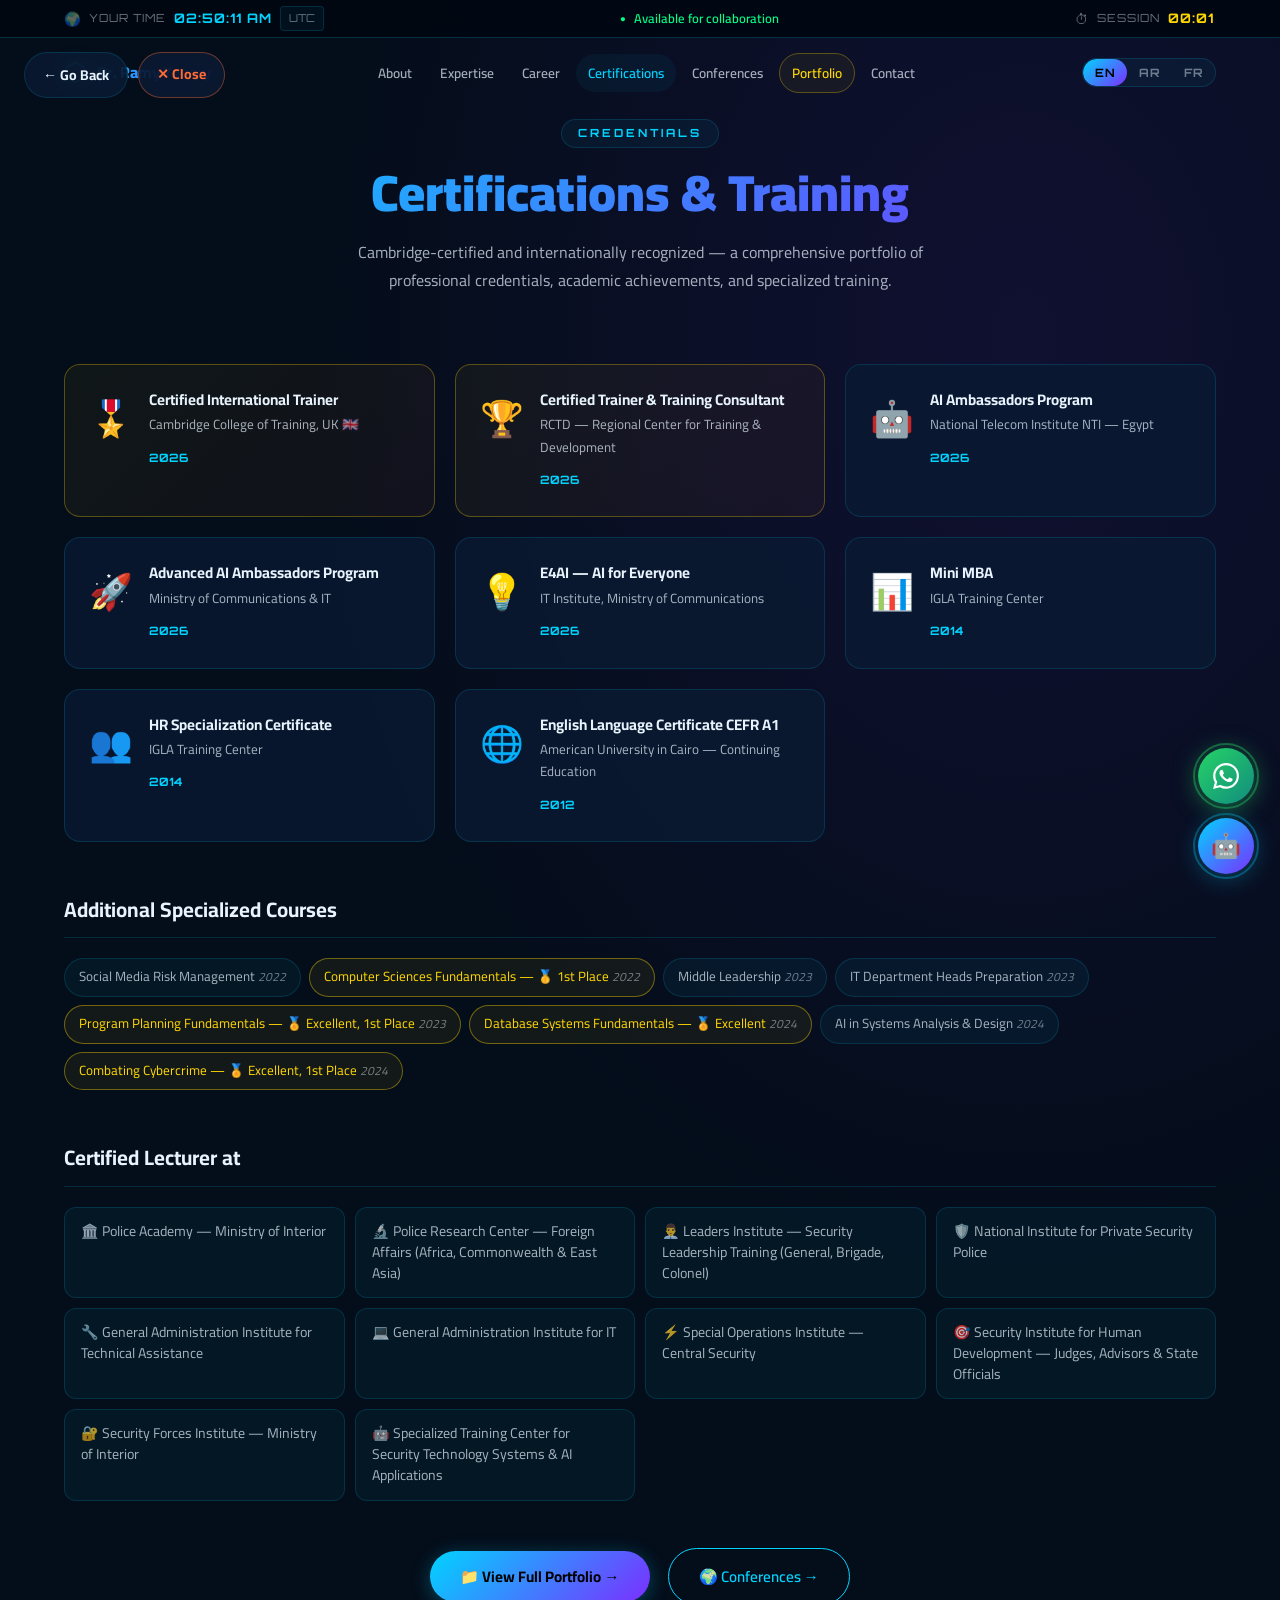
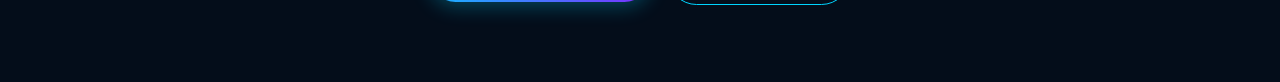
==== commit 3b94d272: "Add files via upload" ====
--- a/certifications.html
+++ b/certifications.html
@@ -3,7 +3,7 @@
 <head>
   <meta charset="UTF-8"/>
   <meta name="viewport" content="width=device-width, initial-scale=1.0"/>
-  <title>Certifications — Dr. Rami Yousry</title>
+  <title>Certifications — Dr. Ramy Yousry</title>
   <link rel="preconnect" href="https://fonts.googleapis.com"/>
   <link href="https://fonts.googleapis.com/css2?family=Cairo:wght@300;400;600;700;800&family=Orbitron:wght@400;700;900&display=swap" rel="stylesheet"/>
   <link rel="stylesheet" href="style.css"/>
@@ -19,7 +19,7 @@
 
   <nav class="navbar scrolled" id="navbar">
     <div class="nav-container">
-      <a href="index.html" class="nav-logo"><span class="logo-icon">⬡</span><span class="logo-text">Dr. Rami Yousry</span></a>
+      <a href="index.html" class="nav-logo"><span class="logo-icon">⬡</span><span class="logo-text">Dr. Ramy Yousry</span></a>
       <ul class="nav-links" id="nav-links">
         <li><a href="index.html#about" id="nav-about">About</a></li>
         <li><a href="expertise.html" id="nav-expertise">Expertise</a></li>
@@ -166,7 +166,7 @@
         'courses-title':'courses_title','lecturer-title':'certified_at',
       };
       Object.entries(map).forEach(([id,key])=>{ const el=document.getElementById(id); if(el&&t[key]) el.textContent=t[key]; });
-      document.title=`${t.nav_certifications} — Dr. Rami Yousry`;
+      document.title=`${t.nav_certifications} — Dr. Ramy Yousry`;
     }
     document.addEventListener('DOMContentLoaded', initSubPage);
   </script>
--- a/style.css
+++ b/style.css
@@ -1,5 +1,5 @@
 /* ================================================================
-   DR. RAMI YOUSRY — COMPLETE STYLESHEET v2
+   DR. RAMY YOUSRY — COMPLETE STYLESHEET v2
    ================================================================ */
 @import url('https://fonts.googleapis.com/css2?family=Cairo:wght@300;400;600;700;800;900&family=Orbitron:wght@400;700;900&family=Rajdhani:wght@500;600;700&display=swap');
 
